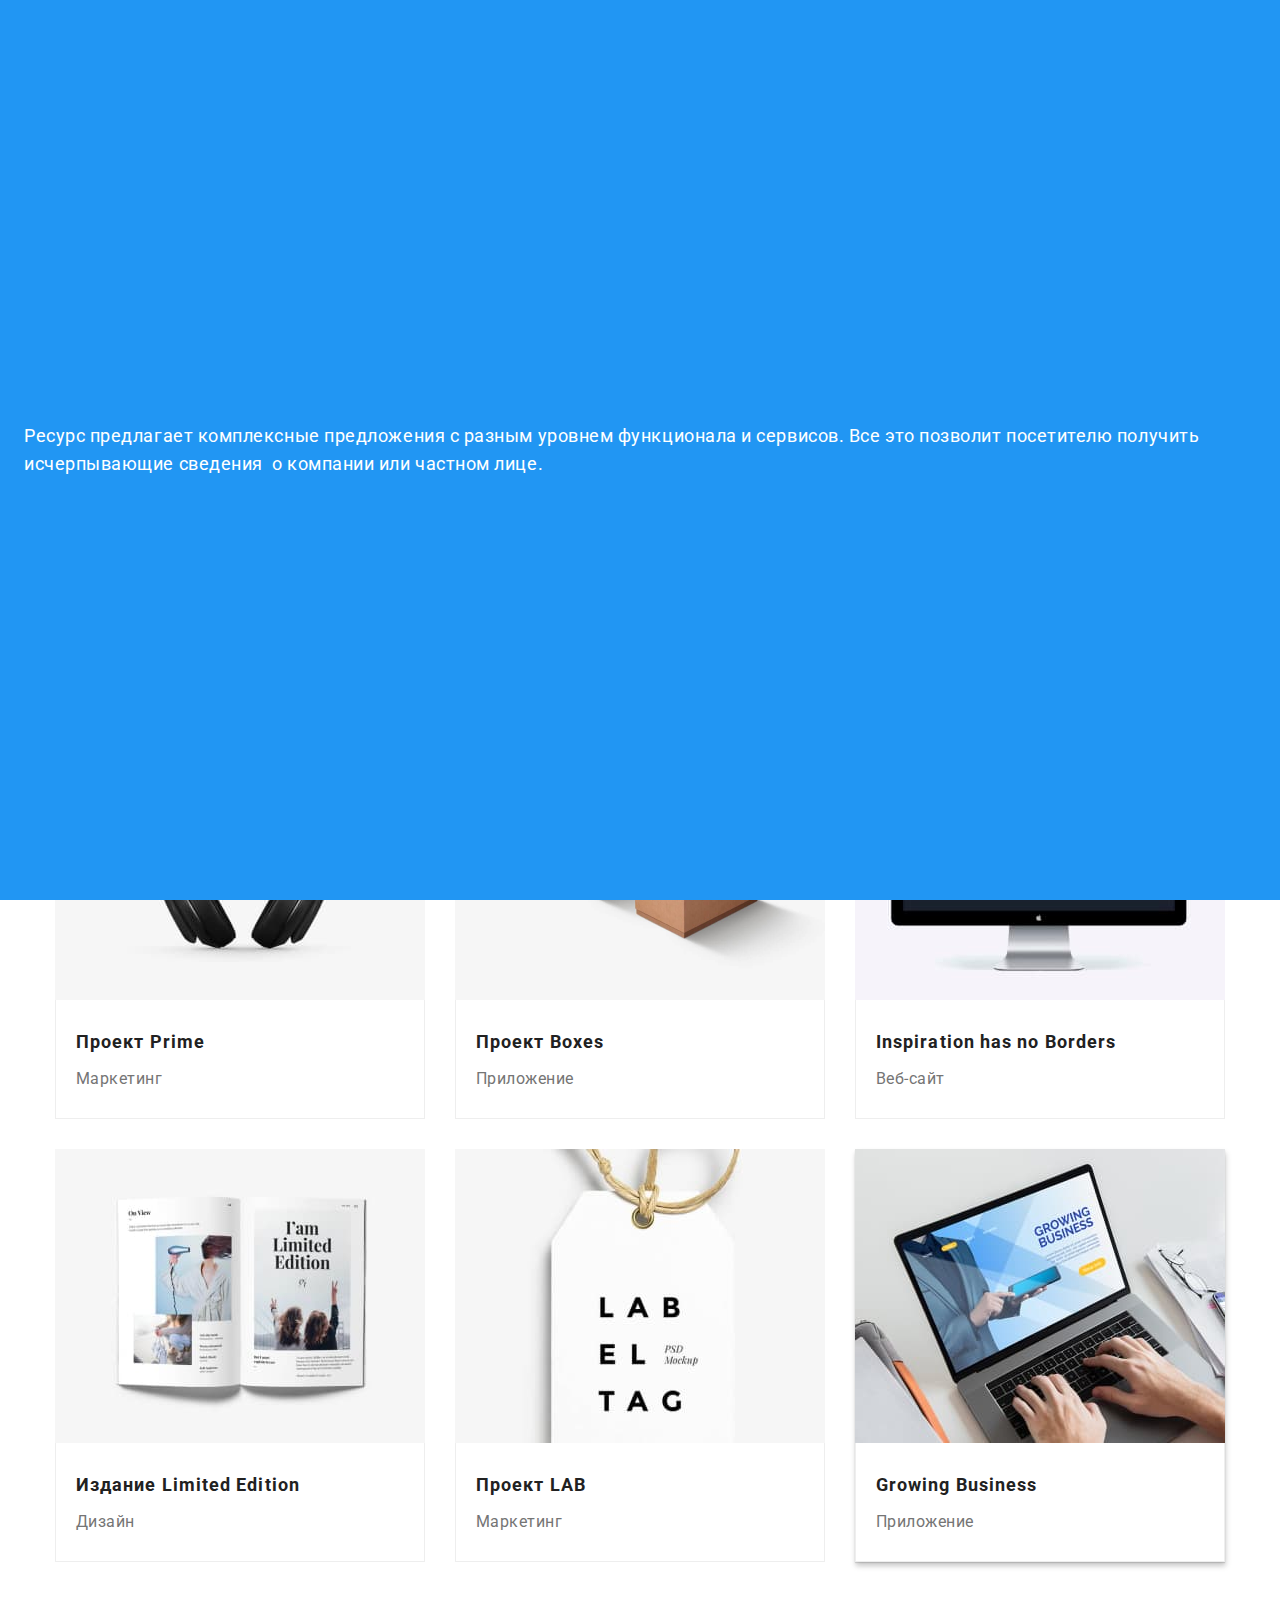
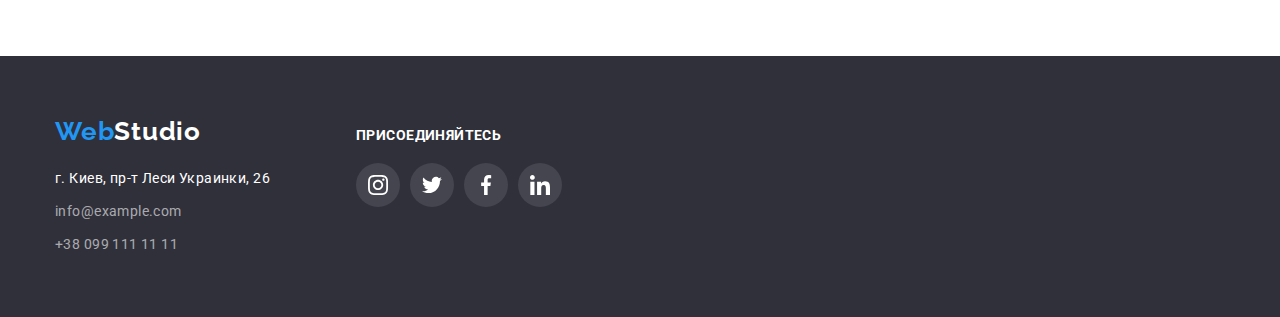
==== portfolio.html @ 7fb3de84 "початок роботи" ====
<!DOCTYPE html>
<html lang="en">
<head>
    <meta charset="UTF-8">
    <meta http-equiv="X-UA-Compatible" content="IE=edge">
    <meta name="viewport" content="width=device-width, initial-scale=1.0">
    <title>Document</title>
    <link rel="preconnect" href="https://fonts.googleapis.com">
    <link rel="preconnect" href="https://fonts.gstatic.com" crossorigin>
    <link href="https://fonts.googleapis.com/css2?family=Raleway:wght@700&family=Roboto:wght@400;500;700;900&display=swap" rel="stylesheet">
   <link rel="stylesheet" href="https://cdnjs.cloudflare.com/ajax/libs/modern-normalize/1.1.0/modern-normalize.min.css">
    <link rel="stylesheet" href="css/styles.css">
</head>
<body class="body">
    <header class="header">
        <div class="container">
        <nav class="header-nav"> 
        <a class="header-logo"  href="/index.html"> 
            Web<span class="header-span" >Studio</span>
        </a>
       
        <ul class="header-list list " >
           
             <li class="header-item"><a class="header-link "  href="./index.html">Студия</a>  </li>
             <li class="header-item item-after"><a class="header-link current"  href="./portfolio.html">Портфолио </a> </li> 
             <li class="header-item"><a class="header-link "  href="">Контакты</a> </li>  
           
        </ul>
    </nav>
        <ul class="header-list list">
            <li class="header-contact-item"><a class="header-contact " href="mailto:info@devstudio.com">
            <svg class="header--item-mailito" height="12px" width="16px">
          
                <use href="./images/symbol-defs.svg#icon-envelope-hover"></use>
            </svg>info@devstudio.com</a></li>
               
                <li class="header-contact-item"><a class="header-contact " href="tel:+380961111111">
                <svg class="header--item-mailito" height="16px" width="10px">
          
                    <use href="./images/symbol-defs.svg#icon-Vector"></use>
                </svg>+38 096 111 11 11</a></li> 
                    </ul>
    </div>
    </header>  
    <main class="main">
<section class="section-main">
    <div class="container">
      
        <h1 class="visually-hidden">Фильтри </h1>
            <ul class="main-list-button list">
                <li class="main-bt-item">
                    <button  class="maim-button" type="button">Все</button>
                </li>

                <li class="main-bt-item">
                    <button class="maim-button" type="button">Веб-сайты</button>
                </li>

                <li class="main-bt-item">
                    <button class="maim-button" type="button">Приложения</button>
                </li>

                <li class="main-bt-item">
                    <button class="maim-button" type="button">Дизайн</button>
                </li>

                <li class="main-bt-item">
                    <button class="maim-button" type="button">Маркетинг</button>
                </li>
            </ul>
    
            <ul class="main-list list">

                <li class="main-item">
                    <a class="main-link" href="">
                  <div class="main-item-im">
                    <img src="images/website.jpg"  alt="Веб-сайт">
                    <p class="main-item-text">
                        Ресурс предлагает комплексные предложения с разным уровнем функционала и сервисов. Все это позволит посетителю получить исчерпывающие сведения  о компании или частном лице. 
                    </p>
                </div>
                    <div class="container-title">
                    <h2 class="main-title">Технокряк</h2>
                    <p class="main-text">Веб-сайт</p>
                </div>
                 </a>
                  </li>
           
                <li class="main-item">
                    <a class="main-link"  href="">
                   <div class="main-item-img">
                    <img src="images/design.jpg" alt="Дизайн">
                    <p class="main-item-text">
                        Ресурс предлагает комплексные предложения с разным уровнем функционала и сервисов. Все это позволит посетителю получить исчерпывающие сведения  о компании или частном лице.
                    </p>
                </div>
                    <div class="container-title">
                    <h2 class="main-title">Постер New Orlean vs Golden Star</h2>
                    <p class="main-text">Дизайн</p>
                </div>
                </a>
                </li>

                <li class="main-item">
                    <a class="main-link" href="">
                   <div class="main-item-img">
                    <img src="images/seafood.jpg" alt="Приложение">
                    <p class="main-item-text">Ресурс предлагает комплексные предложения с разным уровнем функционала и сервисов. Все это позволит посетителю получить исчерпывающие сведения  о компании или частном лице.</p>
                    </div>
                        <div class="container-title">
                    <h2 class="main-title">Ресторан Seafood</h2>
                    <p class="main-text">Приложение</p>
                   </div>
                </a>
                </li>

                 <li class="main-item">
                    <a class="main-link"  href="">
                    <div class="main-item-img">
                     <img src="images/prime.jpg" alt="Маркетинг">
                     <p class="main-item-text">Ресурс предлагает комплексные предложения с разным уровнем функционала и сервисов. Все это позволит посетителю получить исчерпывающие сведения  о компании или частном лице.</p>
                     </div>
                        <div class="container-title">
                     <h2 class="main-title">Проект Prime</h2>
                     <p class="main-text">Маркетинг</p>
                    </div>
                    </a>
                    </li>
                    
                <li class="main-item">
                    <a class="main-link" href="">
                      <div class="main-item-img">
                 <img src="images/boxes.png" alt="коробки">
                        <p class="main-item-text">Ресурс предлагает комплексные предложения с разным уровнем функционала и сервисов. Все это позволит посетителю получить исчерпывающие сведения  о компании или частном лице.</p>
                        </div>
                            <div class="container-title">
                    <h2 class="main-title">Проект Boxes</h2>
                    <p class="main-text">Приложение</p>
                </div>
                </a>
                </li>
                  
                <li class="main-item">
                    <a class="main-link"  href="">
                      <div class="main-item-img">
                      <img src="images/inspiration.jpg" alt="компьютер">
                      <p class="main-item-text">Ресурс предлагает комплексные предложения с разным уровнем функционала и сервисов. Все это позволит посетителю получить исчерпывающие сведения  о компании или частном лице.</p>
                      </div>
                        <div class="container-title">
                      <h2 class="main-title">Inspiration has no Borders</h2>
                      <p class="main-text">Веб-сайт</p>
                    </div>
                    </a>
                    </li>
                 
                    <li class="main-item">
                    <a class="main-link"  href="">
                     <div class="main-item-img">
                     <img src="images/book.jpg" alt="книга">
                     <p class="main-item-text">Ресурс предлагает комплексные предложения с разным уровнем функционала и сервисов. Все это позволит посетителю получить исчерпывающие сведения  о компании или частном лице.</p>
                     </div>
                        <div class="container-title">
                     <h2 class="main-title">Издание Limited Edition</h2>
                     <P class="main-text">Дизайн</P>
                    </div>
                    </a>
                    </li>
                 
                    <li class="main-item">
                    <a class="main-link"  href="">
                     <div class="main-item-img">
                      <img src="images/marketing.jpg" alt="бирка">
                    
                      <p class="main-item-text">
                        Ресурс предлагает комплексные предложения с разным уровнем функционала и сервисов. Все это позволит посетителю получить исчерпывающие сведения  о компании или частном лице.
                     </p>
                    </div>
                      <div class="container-title">
                      <h2 class="main-title">Проект LAB</h2>
                      <P class="main-text">Маркетинг</P>
                    </div>
                    </a>
                    </li>
                 
                    <li class="main-item">
                    <a class="main-link" href="">
                   <div class="main-item-img">
                   <img src="images/application.jpg" alt="компьютер">
           
                   <p class="main-item-text">
                    Ресурс предлагает комплексные предложения с разным уровнем функционала и сервисов. Все это позволит посетителю получить исчерпывающие сведения  о компании или частном лице.
                   </p>
                </div>
                   <div class="container-title">
                   <h2 class="main-title">Growing Business</h2>
                   <p class="main-text">Приложение</p>
                </div>
                </a>
                </li>

                 </ul>
              
                </div>
        </section>
    </main>  
    <footer class="footer">
        <div class="footer-container container">
        <div class=" container-address">
        <a class="footer-logo" href="/index.html"> Web<span class="footer-span">Studio</span>
        </a>
        <address class="footer-address">
            <ul class="footer-list list list">
                <li class="footer-item">
                    <a class="footer-link" href="https://www.google.com.ua/maps/place/%D0%B1%D1%83%D0%BB.+%D0%9B%D0%B5%D1%81%D0%B8+%D0%A3%D0%BA%D1%80%D0%B0%D0%B8%D0%BD%D0%BA%D0%B8,+26,+%D0%9A%D0%B8%D0%B5%D0%B2,+02000/@50.4265841,30.5361971,17z/data=!3m1!4b1!4m5!3m4!1s0x40d4cf0e033ecbe9:0x57a4dffefec77da0!8m2!3d50.4265807!4d30.5383858?hl=ru"
                   target="blank" rel="noreferrer noopener" >
                        г. Киев, пр-т Леси Украинки, 26</a>
                </li>
          
            <li class="footer-item">
                <a class="footer-contact" href="mailto:info@example.com">info@example.com</a>
            </li>
            <li class="footer-item">
                <a class="footer-contact" href="tel+380991111111">+38 099 111 11 11</a>
            </li>

        </ul>
        </address>
    </div>
    <div class=" container-cos">
        <h2 class="footer-addition-title">присоединяйтесь</h2>
        <ul class="footer-list-cos list">
            <li class="footer-addition-item"><a class="footer-link-cos"  href="">
                <svg class="team-cos-icon" weight="20" height="20">
                   <use href="./images/symbol-defs.svg#icon-instagram-2"></use>
           </svg>

            </a>
            </li>
            <li class="footer-addition-item"><a class="footer-link-cos"  href="">
                <svg class="team-cos-icon" weight="20" height="20">
                   <use href="./images/symbol-defs.svg#icon-twitter-1"></use>
           </svg>

            </a>
            </li>

            <li class="footer-addition-item"><a class="footer-link-cos"  href="">
                <svg class="team-cos-icon" weight="20" height="20">
                   <use href="./images/symbol-defs.svg#icon-facebook-1"></use>
           </svg>

            </a>
            </li>

            <li class="footer-addition-item"><a class="footer-link-cos"  href="">
                <svg class="team-cos-icon" weight="20" height="20">
                   <use href="./images/symbol-defs.svg#icon-linkedin-1"></use>
           </svg>

            </a>
            </li>
        </ul>
    </div>
</div>
    </footer>

</body>
</html>
---- css/styles.css ----
.visually-hidden{
    position: absolute;
    width: 1px;
    height: 1px;
    margin: -1px;
    border: 0;
    padding: 0;
    
    white-space: nowrap;
    clip-path: inset(100%);
    clip: rect(0 0 0 0);
    overflow: hidden;}

  
.container{
  width: 1200px;
  padding-left: 15px;
  padding-right: 15px;
  margin: 0 auto;


}
p,
h1,
h2,
h3,
h4,
h5,
h6 {
  margin: 0;
}

ul,
ol {
  margin: 0;
  padding-left: 0;}
  img{
    display: block;
    max-width: 100%;
    height: auto;
  }


  
  :root{
    --predominant-text-color:#757575;
    --predominant-titl-color: #212121;
    --minor-title-coolor: #FFFFFF;
    --hover-kolor:#2196F3;
    --babackground-predominant-color:#E5E5E5;
    --babackground-minor-color:#2F303A;
    --background-color: #F5F4FA;
    --background-nice-color: #FFFFFF;
    --padding-section:94px;
     --contact-soc:#AFB1B8;
  }
  .body{
    font-family:"Roboto",sans-serif;
    font-size: 14px;
    line-height: 1.71;
    letter-spacing: 0.03em;
    
    color:var(--predominant-text-color);
    background-color:var(--background-nice-color) ;
  }

  /*-------------HEADER----------*/
 
  .header
   {
     border-bottom: 1px solid #ECECEC;}
  .header-logo {
    font-family: 'Raleway',serif;
    font-weight: 700;
    font-size: 26px;
    line-height: 1.19;
    letter-spacing: 0.03em;
    text-decoration: none;
   
    color:var(--hover-kolor);
    
    padding-top: 21px;
    padding-bottom: 24px;
    margin-right: 93px;
}
 
  .header-span{
color:var(--predominant-titl-color);
  }

  .header-link {
    font-weight: 500;
    font-size: 14px;
    line-height: 1.14;
    letter-spacing: 0.02em;
   text-decoration: none;
   
   color:var(--predominant-titl-color);
    
   display: block;
    padding-top: 32px;
    padding-bottom: 32px;

    transition: color 250ms linear;
  }

.header-contact
  {
font-weight: 500;
font-size: 14px;
line-height: 1.14;
letter-spacing: 0.02em;
text-decoration: none;

color:var(--predominant-text-color);

padding-top: 32px;
padding-bottom: 32px;
display: block;

transition: color 250ms cubic-bezier(0.4, 0, 0.2, 1);
  }
 
  .header-nav{
    display: flex;
  }

.header-contact:hover,
.header-contact:focus,
.header-link:hover,
.header-link :focus
{
color:var( --hover-kolor);
}
.header-list .header-link.current{
  color: var(--hover-kolor);
}

.list{
list-style: none;
}

.header-list{
  display: flex;
  margin-left: auto;
}

 
.header>.container{
  display: flex;
  align-items: center;
 
}
 

.header-item{
  margin-right: 50px;
  position:relative;


}
.header-item:nth-child(3n){
  margin-right: 0;
    }
    
    .header-list{ 
      align-items: center;
      margin-left: auto;
    }
    .header-contact-item {
      display: block;
    } 
    .header-contact-item:not(:last-child) {
      margin-right: 50px;}

    

.header--item-mailito {
  justify-content: center;
vertical-align: middle;
  margin-right: 10px;
  fill:currentColor;
}

.item-after::after{
content: "";
left: 0;
bottom: -1px;
height: 4px;
width: 100%;
position: absolute;
border-radius: 4px;
background-color: var(--hover-kolor);
}

.header-list .header-link.current{
  color: var(--hover-kolor);
}
 /*-------------hero----------*/

 .hero-title{
  font-weight: 900;
  font-size: 44px;
  line-height: 1.36;
  text-align: center;
  letter-spacing: 0.06em;
  text-transform: uppercase;
  color:var(--minor-title-coolor);


 margin-left: auto;
 margin-right: auto;
margin-bottom:30px ;

}


 .hero-button{
font-family:inherit;
font-weight: 700;
font-size: 16px;
line-height: 1.87;
min-width: 200px;
align-items: center;
text-align: center;
letter-spacing: 0.06em;
border: none;
cursor: pointer;
color:var(--minor-title-coolor);
background: #2196F3;
box-shadow: 0px 4px 4px rgba(0, 0, 0, 0.15);
border-radius: 4px;

display: flex;
padding: 10px 32px;
margin: auto;

  }
  .hero{
    padding-top: 200px;
    padding-bottom: 200px;
    max-width: 1600px;
    height: 600px;
    margin: 0 auto;
      background-image: linear-gradient(to right, #2f303a66, #2f303a66), url('../images/Img\ fon.jpg'); 
    background-color: var(--secondary-bg-color);
    text-align: center;
}


/*---------strategy---------*/

.strategy-title{
font-weight: 700;
font-size: 14px;
line-height: 1.14;
letter-spacing: 0.03em;
text-transform: uppercase;
color: var(--predominant-titl-color);

}
.strategy-text{
font-size: 14px;
line-height: 1.71;
letter-spacing: 0.03em;
color:var(--predominant-text-color);

}

.strategy{
  padding-top: var(--padding-section);
 
}
.strategy-title{

  margin-bottom: 10px;
}
.strategy-list{
  display: flex;

}

.strategy-item{
  margin-right: 30px;
  width: 270px;

}
.strategy-item:nth-child(4n){
  margin-right: 0;
    }

    .icon-strategy{
      width: 270px;
      height: 120px;
       
    background-color: #F5F4FA;;
       box-sizing: border-box;
       border-radius: 4px;
       fill: #212121;;
       
       display: flex;
       align-items: center;
       justify-content: center;
       margin-bottom: 30px;
      }


    /*-------ABOUT--------*/


.about-title{
font-weight: 700;
font-size: 36px;
line-height: 1.16;
text-align: center;
letter-spacing: 0.03em;
color:var(--predominant-titl-color);
   
margin-bottom:50px;
}
.about{
  padding-top: var(--padding-section);
  padding-bottom:var(--padding-section);
}
.about-list{
  display: flex;

}
.about-item{
  margin-right: 30px;
  position: relative;
}
.about-item:nth-child(3n){
  margin-right: 0;
    }



    .about-text{
      font-weight: 700;
    font-size: 14px;
    line-height: 16px;
    text-align: center;
    letter-spacing: 0.03em;
    text-transform: uppercase;
    
    color: var(--background-nice-color);
    background-color:  rgba(47, 48, 58, 0.8);
    width: 100%;
    height: 70px;
    
    justify-content: center;
    align-items: center;
    padding-top: 27px;
    padding-bottom: 27px;
    position: absolute;
    bottom: 0%;
    left: 0%;
    }
    
/*----------TEAM-------*/


.team-title{
font-weight: 700;
font-size: 36px;
line-height: 1.16;
text-align: center;
letter-spacing: 0.03em;
color:var(--predominant-titl-color);
padding-top: 94;
margin-bottom:  50px;

}


.team-after-title{
font-weight: 500;
font-size: 16px;
line-height: 1.18;
text-align: center;
letter-spacing: 0.03em;
color:var(--predominant-titl-color);

margin-bottom: 10px;
}

.team-text{
font-size: 16px;
line-height: 1.18;
text-align: center;
letter-spacing: 0.03em;
color:var(--predominant-text-color);
margin-bottom: 16px;

}

.team{
  padding-top:var(--padding-section);
  padding-bottom:var(--padding-section); 
  background-color: var(--background-color);
}
.team-list{
  display: flex;
}
.team-item{
  margin-right: 30px;
}


.team-item:nth-child(4n){
  margin-right: 0;
    }
    .container-team{
      padding-top: 30px;
      padding-bottom: 30px;
      background-color: #FFFFFF;
      box-shadow: 0px 1px 3px rgba(0, 0, 0, 0.12), 
      0px 1px 1px rgba(0, 0, 0, 0.14), 
      0px 2px 1px rgba(0, 0, 0, 0.2);
      border-radius: 0px 0px 4px 4px;

    }
    .team-link-soc{
      width: 44px;
      height: 44px;
      border-radius: 50%;
      background-color: var(--background-nice-color);
       display: flex;
       justify-self: center;
       align-items: center;
       fill:var(--background-nice-color);
       transition: background-color 250ms cubic-bezier(0.4, 0, 0.2, 1),
       fill 250ms cubic-bezier(0.4, 0, 0.2, 1);
      }  
      .team-link-soc{
        fill:var(--contact-soc);
      }
      .team-link-soc:hover,
      .team-link-soc:focus
      {
       background-color:var(--hover-kolor);
       fill: var(--background-nice-color);

      }

    .team-list-soc {
    display: flex;
    justify-content: center;
    }
    .team-item-soc:not(:last-child) {
      margin-right: 10px;}



      /*------CLIENT-------*/
      .clients{
        padding-top: var(--padding-section);
        padding-bottom: var(--padding-section);
      }
      
      .clients-title{
        font-weight: 700;
       font-size: 36px;
       line-height: 42px;
       text-align: center;
       letter-spacing: 0.03em;

       color: var(--predominant-titl-color);
       
      margin-bottom: 50px;
      }
    
    .clients-link{
      width: 170px;
       height: 92px;
       
       border: 1px solid var(--contact-soc);
       box-sizing: border-box;
       border-radius: 4px;
       fill: var(--contact-soc);
       
       display: flex;
       align-items: center;
       justify-content: center;
       transition: border 250ms cubic-bezier(0.4, 0, 0.2, 1) ;
    
      
      }

      .clients-list{
        display: flex;
      justify-content: center;}

      .clients-list-item:not(:last-child){
        margin-right: 30px;
      }
      .clients-link:hover,
      .clients-link:focus
      {
        border-radius: 4px;
        border: 1px solid var(--hover-kolor)
      }

  
  
      .clients-link:hover .clients-icon,
      .clients-link:focus .clients-icon
      {
     
        fill: var(--hover-kolor);
       
       }
       .clients-icon{
         transition:fill 250ms cubic-bezier(0.4, 0, 0.2, 1) ;
       }
        
    

  /*--------footer-------*/
  
  .footer-logo{
    font-family: 'Raleway',serif;
font-weight: 700;
font-size: 26px;
line-height: 1.19;
letter-spacing: 0.03em;
text-decoration: none;
color:var(--hover-kolor);

display: block;
margin-bottom:20px;
  }
.footer-span{
  color:var(--minor-title-coolor);
}
  .footer-link{
  font-style: normal;
font-size: 14px;
line-height: 1.71;
letter-spacing: 0.03em;
text-decoration: none;
color:var(--minor-title-coolor);

  }
  
  .footer-contact{
  font-style: normal;
font-size: 14px;
line-height: 1.71;
letter-spacing: 0.03em;
text-decoration: none;
color: rgba(255, 255, 255, 0.6);

  }
  
.footer{
  background-color:var(--babackground-minor-color);
  padding: 60px 0;

}

.footer-item:not(:last-child) {
  margin-bottom: 9px;}


.footer-link-cos{
  width: 44px;
  height: 44px;

 border-radius: 50%;
 display:flex;
align-items: center;
 justify-content: center;
 fill: var(--background-nice-color);
 background-color: rgba(255, 255, 255, 0.1);;


}
.footer-list-cos{
  display: flex;
  justify-content: center;
  
 
}

.footer-addition-item:not(:last-child)
{
margin-right:10px;
}
.footer-addition-title{
font-weight: 700;
font-size: 14px;
line-height: 16px;
letter-spacing: 0.03em;
text-transform: uppercase;

margin-bottom: 20px;

}
.container-cos{
  align-content: flex-start;
}
.footer-container{
  display: flex;

}
    .footer-container{
      display: flex;
      align-items: baseline;

    }
    
    .container-address{
     width: 231px;
   }
   
   .container-cos{
    width: 206px;
    margin-left:  70px;
  
   }

 
  
    .footer-link-cos{
      fill:var(--background-nice-color);
      transition: background-color 250ms cubic-bezier(0.4, 0, 0.2, 1) ;
     
    }
    .footer-link-cos:hover,
    .footer-link-cos:focus
    {
     background-color:var(--hover-kolor);
    }


  
    .footer-addition-title{
      font-weight: 700;
      font-size: 14px;
      line-height: 16px;
      letter-spacing: 0.03em;
      text-transform: uppercase;
      
      color: #FFFFFF;}
      
  /*--------main----------*/
  .section-main{
    padding-top: var(--padding-section);
    padding-bottom: var(--padding-section);
  }
  .main-list-button{
    display: flex;
    justify-content: center;
  }
  
  
  .maim-button{
    font-family:inherit;
font-weight: 500;
font-size: 16px;
line-height: 1.62;
text-align: center;
letter-spacing: 0.03em;
cursor: pointer;
border: none;

color: var(--predominant-titl-color);


padding: 6px 22px;
display: block;
max-width: max-content;
background: #F5F4FA;
border-radius: 4px;


transition: color 250ms cubic-bezier(0.4, 0, 0.2, 1),
background-color 250ms cubic-bezier(0.4, 0, 0.2, 1),
box-shadow 250ms cubic-bezier(0.4, 0, 0.2, 1),
box-shadow 250ms cubic-bezier(0.4, 0, 0.2, 1),
border-radius 250ms cubic-bezier(0.4, 0, 0.2, 1)


  }
  .main-bt-item{margin-right: 8px;}
  .main-bt-item:nth-child(5n){
    margin-right: 0;
   
      }
  .maim-button:hover,
.maim-button:focus{
  color: var(--minor-title-coolor);
  background-color:var(--hover-kolor);
  border-radius: 4px;
  box-shadow: 0px 3px 1px rgba(0, 0, 0, 0.1), 0px 1px 2px rgba(0, 0, 0, 0.08), 0px 2px 2px rgba(0, 0, 0, 0.12);


}

  .main-title{
font-weight: 700;
font-size: 18px;
line-height: 2;
letter-spacing: 0.06em;
color: var(--predominant-titl-color);
  margin-bottom: 4px;
}


  .main-text{
font-size: 16px;
line-height: 1.87;
letter-spacing: 0.03em;
color:var(--predominant-text-color);
  }
  
  
  .main-list-button{
    margin-bottom: 50px;
  }
  .main-list{
    display: flex;
    flex-wrap: wrap;
  }
  .main-item{
   width: 370px;
    margin-right: 30px;
    margin-bottom: 30px;
   
   
  }
  .main-item:nth-child(3n){
margin-right: 0;
  }
  .main-item:nth-last-child(-n+3){
    margin-bottom: 0 ;
  }


  .main-list-button{
    display: flex;
  }
  .container-title{
  
    border: 1px solid #EEEEEE;
    border-top: 0;
    padding: 24px 20px;
  }
 .main-link{
    text-decoration: none;
    display: block;
    transition: box-shadow 250ms cubic-bezier(0.4, 0, 0.2, 1) ;
  }

  
  .main-link:hover,
  .main-link:focus
 {
  box-shadow: 0px 1px 1px rgba(0, 0, 0, 0.12), 0px 4px 4px rgba(0, 0, 0, 0.06), 1px 4px 6px rgba(0, 0, 0, 0.16);
 }
 .main-item-im{
  position: relative;

}

.main-item-text{
  font-weight: 400;
font-size: 18px;
line-height: 28px;
letter-spacing: 0.03em;
 
position: absolute;
  top: 0;
  left: 0;
  background-color:rgba(33, 150, 243, 0.9);
  color: var(--background-nice-color);
justify-content: center;
align-items: center;
padding: 63px 24px;
display: flex;
height:100%;
}
/*.main-item{
  position: relative;
}*/
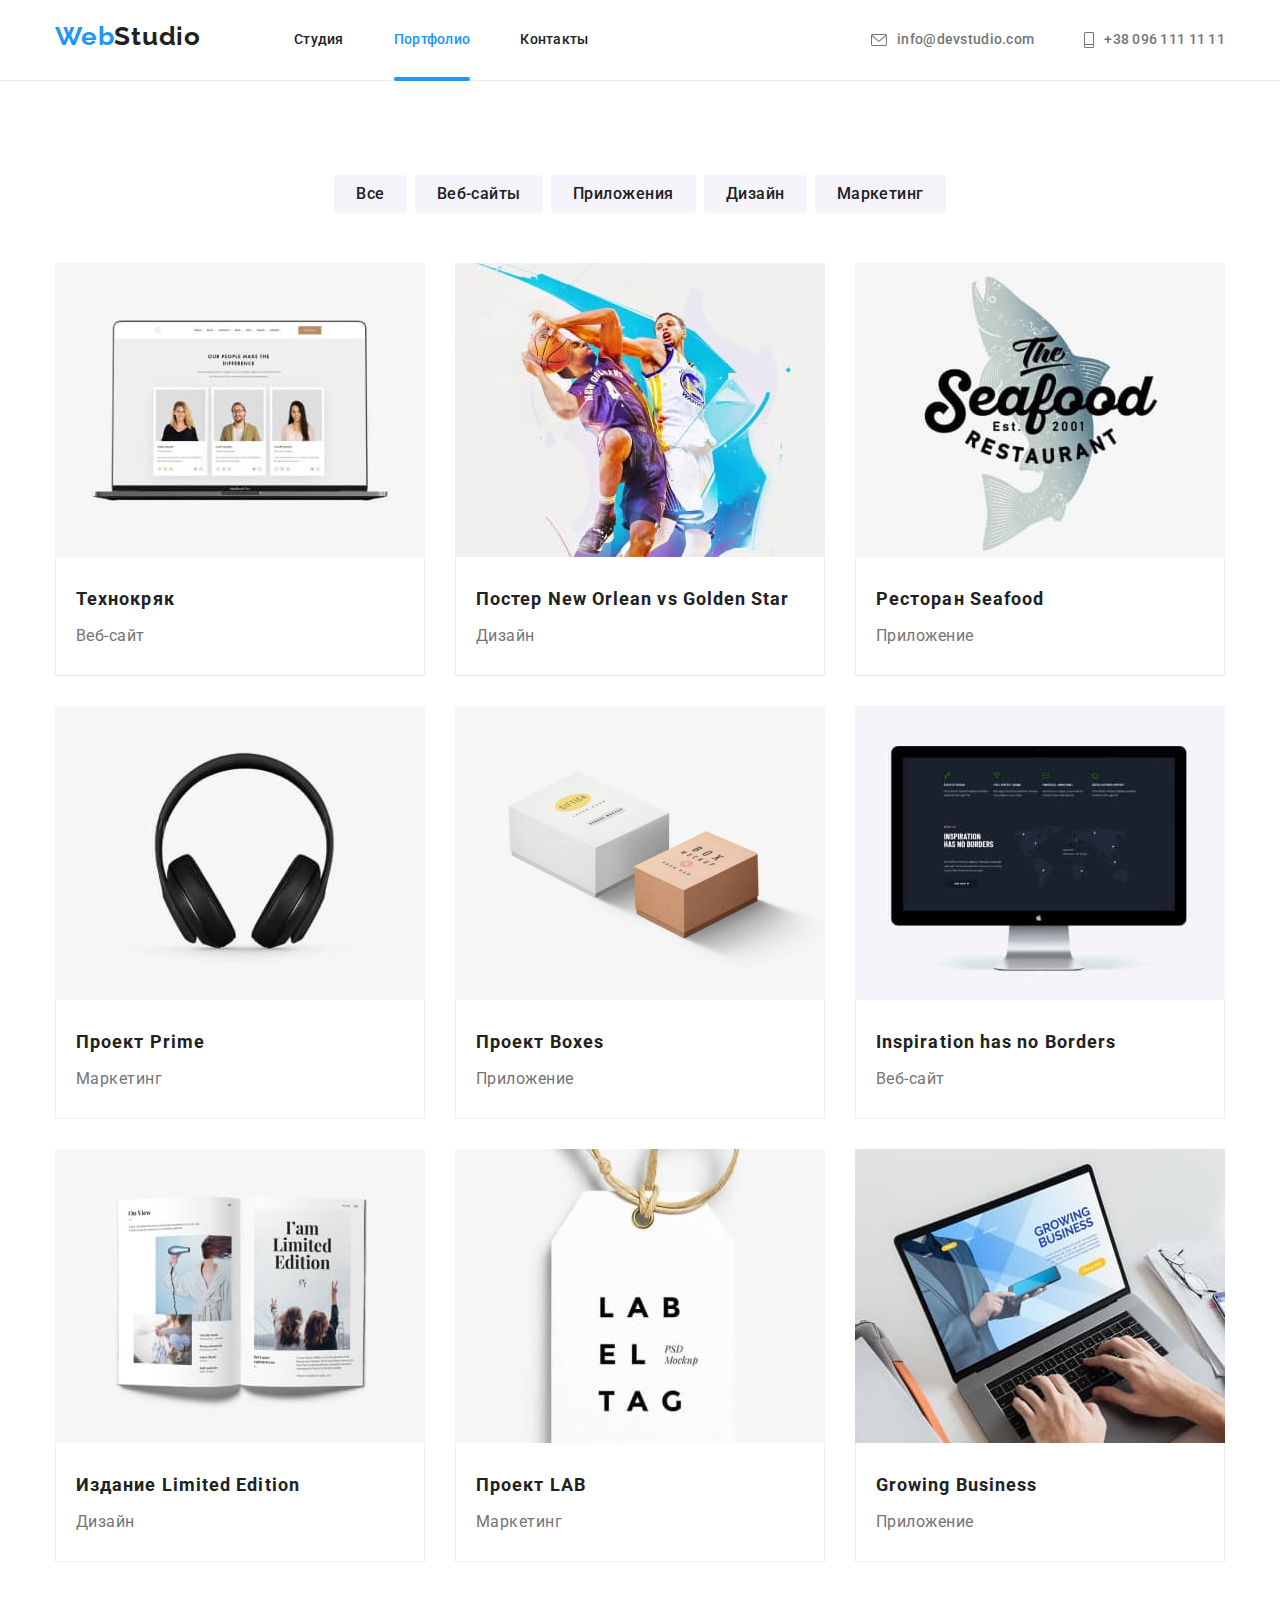
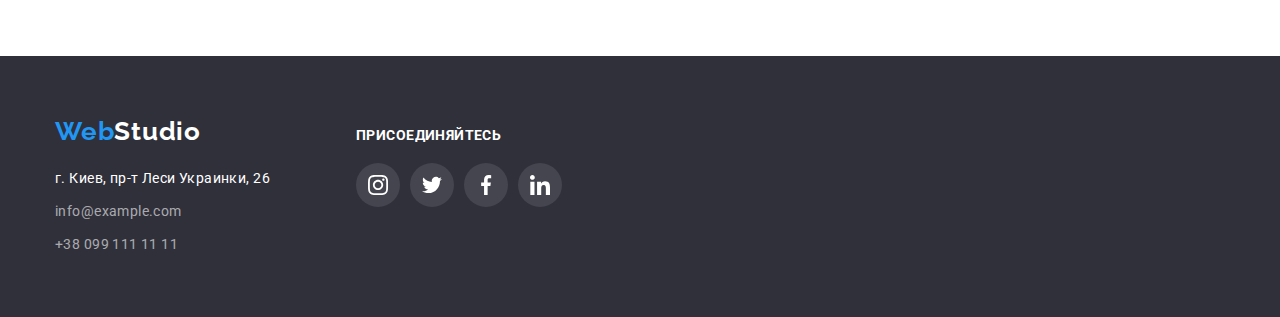
==== commit ae829d68: "end" ====
--- a/portfolio.html
+++ b/portfolio.html
@@ -73,7 +73,7 @@
 
                 <li class="main-item">
                     <a class="main-link" href="">
-                  <div class="main-item-im">
+                  <div class="main-item-img">
                     <img src="images/website.jpg"  alt="Веб-сайт">
                     <p class="main-item-text">
                         Ресурс предлагает комплексные предложения с разным уровнем функционала и сервисов. Все это позволит посетителю получить исчерпывающие сведения  @@ -272,6 +272,6 @@
     </div>
 </div>
     </footer>
-
+   
 </body>
 </html>
--- a/css/styles.css
+++ b/css/styles.css
@@ -616,7 +616,7 @@
    }
    
    .container-cos{
-    width: 206px;
+  
     margin-left:  70px;
   
    }
@@ -760,17 +760,14 @@
  {
   box-shadow: 0px 1px 1px rgba(0, 0, 0, 0.12), 0px 4px 4px rgba(0, 0, 0, 0.06), 1px 4px 6px rgba(0, 0, 0, 0.16);
  }
- .main-item-im{
-  position: relative;
-
-}
-
+ 
 .main-item-text{
   font-weight: 400;
 font-size: 18px;
 line-height: 28px;
 letter-spacing: 0.03em;
  
+
 position: absolute;
   top: 0;
   left: 0;
@@ -780,8 +777,68 @@
 align-items: center;
 padding: 63px 24px;
 display: flex;
-height:100%;
-}
-/*.main-item{
+height: 100%;
+transform: translateY(100%);
+transition:transform 250ms;
+}
+.main-item-img{
   position: relative;
-}*/
+  overflow: hidden;
+
+}
+.main-item:hover .main-item-text{
+  transform: translateY(0%);
+}
+.backgdrop{
+  position: fixed;
+  top: 0;
+  position: absolute;
+  width: 100%;
+  height: 100%;
+background: rgba(0, 0, 0, 0.2);
+transition:opacity 250ms,visibility 250ms;
+}
+
+.backgdrop.is-hidden.modal{ 
+transform:  scale(0.7);
+}
+
+.modal{
+  position: absolute;
+  top: 50%;
+  left: 50%;
+  transform:translate(-50%,-50%) scale(1);
+
+width:  528px;
+min-height: 581px;
+  background-color: var(--background-nice-color);
+  box-shadow: 0px 1px 3px rgba(0, 0, 0, 0.12), 0px 1px 1px rgba(0, 0, 0, 0.14), 0px 2px 1px rgba(0, 0, 0, 0.2);
+  border-radius: 4px;
+  transition:transform 250ms;
+}
+
+  
+.button-modal{
+position: absolute;
+top: 8px;
+right: 8px;
+background-color: var(--background-nice-color);
+width: 30px;
+height: 30px;
+  border-radius: 50%;
+  border: 1px solid rgba(0, 0, 0, 0.1);
+  box-sizing: border-box;
+
+}
+
+.modal-close{
+display: flex;
+justify-content: center;
+align-items: center;
+}
+.is-hidden{
+  opacity: 0;
+  pointer-events: none;
+  visibility: hidden;
+
+}